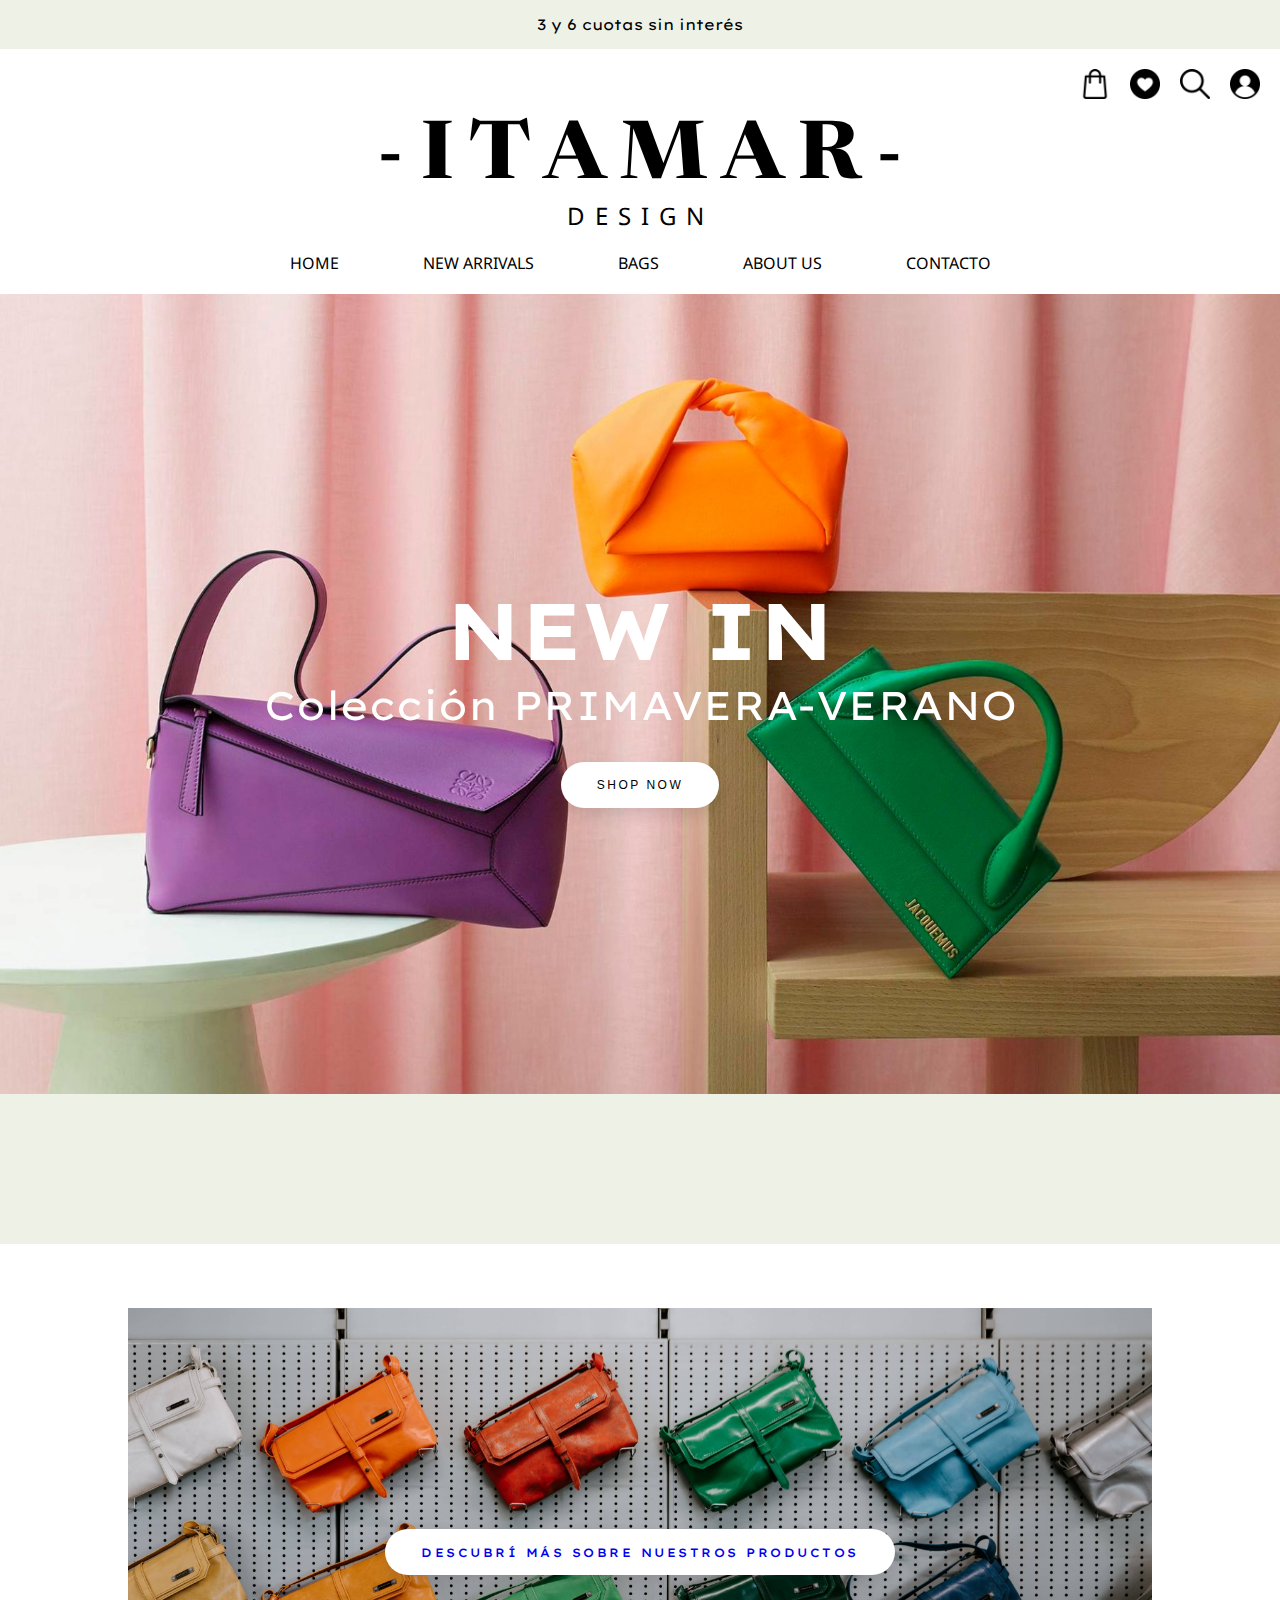
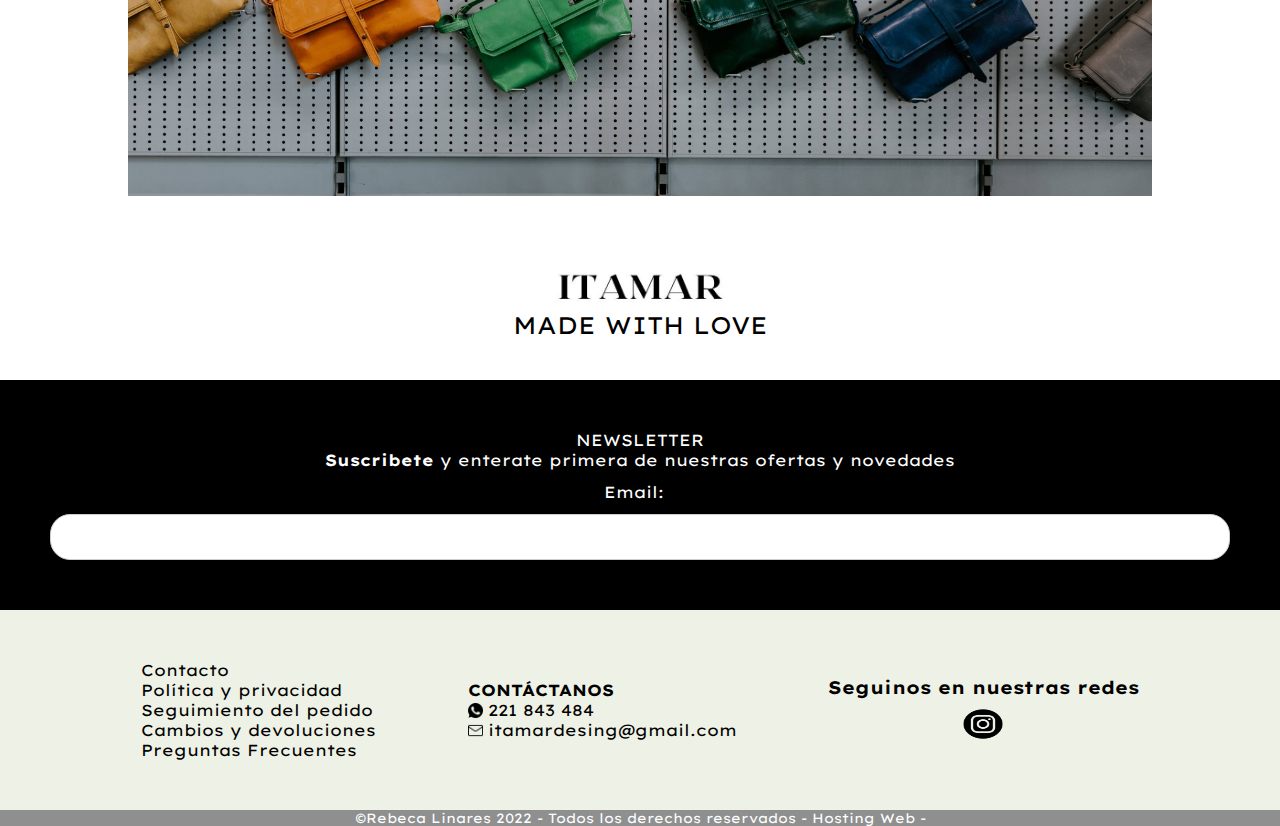
==== index.html @ e6c92653 "modificaciones$" ====
<!DOCTYPE html>
<html lang="es">
<head>
<meta charset="UTF-8">
<meta http-equiv="X-UA-Compatible" content="IE=edge">
<meta name="viewport" content="width=device-width, initial-scale=1.0">
<!--titulo y descripcion-->
<title>ITAMAR - Home</title>
<meta name="descripcion" content="Carteras de diseño ideales para chicas como vos. Venta online de productos de marroquineria">
<meta name="keywords" content="carteras, bags, bolsos, diseño, marroquineria, cuero, cruelty free, riñoneras, bandoleras, toten, moda, mujer, women, design">
<link rel="stylesheet" href="./css/estilos.css">

<!--icono navegador-->
<link rel="icon" type="image/png" href="./img/ITAMAR.jpg"/>

<!--fuentes-->
<link rel="preconnect" href="https://fonts.googleapis.com">
<link rel="preconnect" href="https://fonts.gstatic.com" crossorigin>
<link href="https://fonts.googleapis.com/css2?family=Newsreader:opsz@6..72&display=swap" rel="stylesheet">

<link rel="preconnect" href="https://fonts.googleapis.com">
<link rel="preconnect" href="https://fonts.gstatic.com" crossorigin>
<link href="https://fonts.googleapis.com/css2?family=Newsreader:opsz@6..72&display=swap" rel="stylesheet">

<link rel="preconnect" href="https://fonts.googleapis.com">
<link rel="preconnect" href="https://fonts.gstatic.com" crossorigin>
<link href="https://fonts.googleapis.com/css2?family=Lexend+Exa:wght@200&family=Newsreader:opsz@6..72&family=Noto+Sans:wght@200&display=swap" rel="stylesheet">

 <!-- AOS -->
<link href="https://unpkg.com/aos@2.3.1/dist/aos.css" rel="stylesheet">




</head>
<body class="body">
    <header class="header">
        <div class="encabezado__fijo">
            <p class="cuotas">3 y 6 cuotas sin interés</p>
            <div class="img__compras">
                <img src="./img/user.png" alt="usuario" height="50px" width="50px">
                <img src="./img/loupe.png" alt="búsqueda"  height="50px" width="50px">
                <img src="./img/favorite.png" alt="favoritos" height="50px" width="50px">
                <img src="./img/shop-bag.png" alt="compras"  height="50px" width="50px">
            </div>
            <h1>- I T A M A R -</h1>
            <p class="subtitulo">DESIGN</p>
        </div>
        
        
        <nav class="navbar">
        <ul>
            <li><a href="index.html">HOME</a></li>
            <li><a href="./pages/newArrivals.html">NEW ARRIVALS</a></li>
            <li><a href="./pages/bags.html">BAGS</a></li>
            <li><a href="./pages/aboutUs.html">ABOUT US</a></li>
            <li><a href="./pages/contacto.html">CONTACTO</a></li>
        </ul>  
        </nav>
    </header>
    
    <main class="main">
        <div class="fondo__principal">
            <b class="nueva"data-aos="fade-right">NEW IN</b>
            <p class="coleccion" data-aos="fade-left">Colección PRIMAVERA-VERANO</p>
            <button>SHOP NOW</button>
        </div>

        <!--- promociones --->
        <section class="promociones" >
            <div data-aos="fade-up" data-aos-duration="2000" class="promos__contenedor">
                <div class="promos__item">
                    <img src="./img/delivery.png" alt="envíos" height="50px" width="50px">
                    <p class="promos__toppic" >ENVÍOS A TODO EL PAÍS</p>
                </div>
                <div class="promos__item">
                    <img src="./img/credit-card.png" alt="cuotas sin interés" height="50px" width="50px">
                    <p class="promos__toppic" >3 Y 6 CUOTAS SIN INTERÉS CON TODAS LAS TARJETAS</p>
                </div>
                <div class="promos__item">
                    <img src="./img/dollar.png" alt="descuentos" height="50px" width="50px">
                    <p class="promos__toppic" >10% OFF CON TRANSFERENCIA BANCARIA</p>
                </div>
            </div>
    
        </section>
    </main>
    <aside class="aside">
        <div class="descubre">
            <button><a href="./pages/newArrivals.html"> Descubrí más sobre nuestros productos</a>
            </button>
        </div>
        <div class="aside__logo">
            <img src="./img/itamarlogofooter.jpg" alt="Logo" >
        </div>
        <div class="made">
            <p>MADE WITH LOVE</p>
        </div>
    
        <div class="news">
            <p>NEWSLETTER</p>
            <P> <strong>Suscribete</strong> y enterate primera de nuestras ofertas y novedades</P>
            <form action="">
            <label for="nombre">Email:</label>
            <input type="text" id="Email" name="Email" value="">
            </form>
        </div>
    </aside>

    <footer class="footer"> 
        <div class="footer__caja">
            <div class="pie__pagina">
                <ul>
                    <li>Contacto</li>
                    <li>Política y privacidad</li>
                    <li>Seguimiento del pedido</li>
                    <li>Cambios y devoluciones</li>
                    <li>Preguntas Frecuentes</li>
                </ul>
            </div>
            <div class="centro__pie"> 
                <ul>
                    <b>CONTÁCTANOS</b>
                        <div class="whatsapp">
                            <img src="./img/whatsapp.png" alt="whatsapp" height="15px" width="15px">
                            <li>221 843 484</li>
                        </div>
                        <div class="mail">
                            <img src="./img//email.png" alt="email" height="15px" width="15px">
                            <li>itamardesing@gmail.com</li>
                        </div>
                </ul>
            </div> 
            <div class="seguinos">
                <ul>
                    <b>Seguinos en nuestras redes</b>
                    <a href="https://www.instagram.com/itamardesign_/"><img src="./img/instagram.png" alt="instagram" height="40px" width="40px"></a>
                </ul>
        </div>
    </div>

    <div>
        <p class="fijo">©Rebeca Linares 2022 - Todos los derechos reservados - Hosting Web -</p>
    </div>
    </footer>
    <script src="https://unpkg.com/aos@2.3.1/dist/aos.js"></script>
    <script>
        AOS.init();
    </script>

    
</body>
</html>
---- css/estilos.css ----
* {
  padding: 0;
  margin: 0;
  box-sizing: border-box;
}

button {
  padding: 1.3em 3em;
  font-size: 12px;
  text-transform: uppercase;
  letter-spacing: 2.5px;
  font-weight: 500;
  color: #000;
  background-color: #fff;
  border: none;
  border-radius: 45px;
  box-shadow: 0px 8px 15px rgba(0, 0, 0, 0.1);
  transition: all 0.3s ease 0s;
  cursor: pointer;
  outline: none;
}

button:hover {
  background-color: black;
  box-shadow: 0px 15px 20px rgba(255, 255, 255, 0.4);
  color: #fff;
  transform: translateY(-7px);
}

button:active {
  transform: translateY(-1px);
  color: white;
}

.header .encabezado__fijo h1 {
  text-align: center;
  font-size: 5rem;
  margin-top: 1.25rem;
  font-family: "Newsreader", serif;
}
.header .encabezado__fijo .cuotas {
  text-align: center;
  font-size: 15px;
  background-color: #EEF1E5;
  padding: 15px;
  font-family: "Lexend Exa", sans-serif;
}
.header .encabezado__fijo .img__compras {
  display: flex;
  flex-direction: row-reverse;
  align-items: center;
}
.header .encabezado__fijo .img__compras img {
  padding-right: 20px;
  padding-top: 20px;
}
.header .encabezado__fijo .subtitulo {
  font-size: 1.5rem;
  text-align: center;
  letter-spacing: 10px;
  font-family: "Noto Sans", sans-serif;
}
.header .navbar {
  list-style-type: none;
  width: 100%;
  text-align: none;
  justify-content: center;
  grid-area: navbar;
}
.header .navbar ul {
  width: 100%;
  list-style-type: none;
  text-align: center;
}
.header .navbar ul li {
  display: inline-flex;
  padding: 0px 20px 0px 20px;
}
.header .navbar ul li a {
  padding: 1.25rem;
  text-decoration: none;
  color: black;
  font-family: "Noto Sans", sans-serif;
}
.header .navbar ul li:hover {
  background-color: rgb(243, 240, 241);
}

@media screen and (max-width: 763px) {
  .header .encabezado__fijo h1 {
    font-size: 3.5rem;
  }
  .header .encabezado__fijo .subtitulo {
    font-size: 1rem;
  }
  .header .navbar ul li a {
    padding: 1rem;
  }
}
.main .fondo__principal {
  display: flex;
  align-items: center;
  justify-content: center;
  text-align: center;
  flex-direction: column;
  height: 50rem;
  color: white;
  background-image: url(../../img/imagenprincipal.jpg);
  background-repeat: no-repeat;
  background-size: cover;
  background-position: center;
  font-size: xx-large;
  font-family: "Lexend Exa", sans-serif;
}
.main .nueva {
  font-size: 5rem;
  text-align: center;
}
.main .coleccion {
  text-align: center;
  font-size: 2.5rem;
}
.main button {
  margin-top: 2rem;
}
.main .promociones {
  background-color: #EEF1E5;
  font-family: "Lexend Exa", sans-serif;
}
.main .promociones .promos__contenedor {
  display: grid;
  margin: 0 auto;
  grid-template-columns: repeat(3, 1fr);
  justify-content: center;
}
.main .promociones .promos__contenedor .promos__item {
  display: flex;
  flex-direction: column;
  justify-content: center;
  align-items: center;
  text-align: center;
  padding: 1rem;
}
.main .promociones .promos__contenedor .promos__item .promos__toppic {
  margin: auto;
  padding: 1rem;
  color: #2D2D2D;
  font-size: 14px;
  font-style: normal;
  text-align: center;
}

@media screen and (max-width: 763px) {
  .main .fondo__principal {
    height: 40rem;
  }
  .main .nueva {
    font-size: 4rem;
    text-align: center;
  }
  .main .coleccion {
    text-align: center;
    font-size: 2rem;
  }
  .main .promociones .promos__contenedor {
    display: flex;
    flex-direction: column;
    align-items: center;
    text-align: center;
  }
}
@media screen and (max-width: 585px) {
  .main .fondo__principal {
    height: 35rem;
  }
  .main .nueva {
    font-size: 2rem;
    text-align: center;
  }
  .main .coleccion {
    text-align: center;
    font-size: 1rem;
  }
}
.aside {
  background-color: white;
}
.aside .descubre {
  font-size: xx-large;
  padding: 70px;
  background-image: url(../img/segundafotoprin.jpg);
  overflow: hidden;
  background-size: cover;
  background-repeat: no-repeat;
  background-position: center;
  height: 488px;
  width: 80%;
  margin: 5% auto;
  align-items: center;
  justify-content: center;
  display: flex;
}
.aside .descubre button a {
  text-decoration: none;
  font-family: "Lexend Exa", sans-serif;
}
.aside .descubre button a:hover {
  color: white;
}
.aside .aside__logo {
  display: flex;
  justify-content: center;
  align-items: center;
}
.aside .aside__logo img {
  width: 170px;
  height: 50px;
}
.aside .made p {
  text-align: center;
  padding-bottom: 40px;
  font-size: x-large;
  font-family: "Lexend Exa", sans-serif;
}
.aside .news {
  background-color: black;
  color: white;
  text-align: center;
  padding: 50px;
}
.aside .news p {
  font-family: "Lexend Exa", sans-serif;
}
.aside .news input[type=text], .aside .news select, .aside .news textarea {
  width: 100%;
  padding: 12px;
  border: 1px solid #ccc;
  border-radius: 20px;
  resize: vertical;
  font-family: "Lexend Exa", sans-serif;
  font-size: medium;
}
.aside .news label {
  padding: 12px 12px 12px 0;
  display: inline-block;
  font-family: "Lexend Exa", sans-serif;
}
.aside .news input[type=Enviar] {
  background-color: #04AA6D;
  color: white;
  padding: 12px 20px;
  border: none;
  border-radius: 4px;
  cursor: pointer;
  float: right;
}
.aside .news input[type=Enviar]:hover {
  background-color: #45a049;
}

@media screen and (max-width: 600px) {
  .descubre {
    height: 300px;
    width: 80%;
  }
  .descubre p {
    margin-top: 30px;
  }
}
@media (max-width: 391px) {
  .descubre {
    height: 220px;
    width: 85%;
  }
  .descubre p {
    margin-top: -18px;
  }
}
.footer {
  background-color: #EEF1E5;
  position: relative;
  justify-content: center;
}
.footer li {
  list-style-type: none;
}
.footer .footer__caja {
  display: flex;
  margin: 0% auto;
  flex-direction: row;
  width: 100%;
  flex-wrap: wrap;
  justify-content: space-evenly;
  align-items: center;
  padding: 50px;
}
.footer .footer__caja .pie__pagina {
  font-family: "Lexend Exa", sans-serif;
}
.footer .footer__caja .centro__pie {
  font-family: "Lexend Exa", sans-serif;
}
.footer .footer__caja .centro__pie .whatsapp {
  display: flex;
  flex-direction: row;
  justify-content: flex-start;
  align-items: center;
  flex-wrap: nowrap;
}
.footer .footer__caja .centro__pie .whatsapp li {
  padding-left: 5px;
}
.footer .footer__caja .centro__pie .mail {
  display: flex;
  flex-direction: row;
  justify-content: flex-start;
  align-items: center;
  flex-wrap: nowrap;
}
.footer .footer__caja .centro__pie .mail li {
  padding-left: 5px;
}
.footer .footer__caja .seguinos {
  font-family: "Lexend Exa", sans-serif;
  font-size: large;
}
.footer .footer__caja .seguinos ul {
  display: flex;
  flex-direction: column;
  align-items: center;
}
.footer .footer__caja .seguinos ul img {
  padding-top: 10px;
}
.footer .fijo {
  text-align: center;
  background-color: #8f8f8f;
  color: white;
  font-size: smaller;
  font-family: "Lexend Exa", sans-serif;
}

@media screen and (max-width: 763px) {
  .footer .footer__caja {
    display: flex;
    flex-direction: column;
    align-items: center;
    text-align: center;
  }
  .footer .footer__caja .centro__pie {
    padding-top: 1.5rem;
  }
  .footer .footer__caja .seguinos {
    padding-top: 1.5rem;
  }
}
.main .new__arrivals {
  background-color: black;
  padding: 45px;
  text-align: center;
}
.main .new__arrivals b {
  font-size: x-large;
  color: white;
  font-family: "Lexend Exa", sans-serif;
}
.main .new__arrivals__a {
  background-color: #E6D64B;
}
.main .new__arrivals__a .p1 {
  font-size: 80px;
  font-family: "Lexend Exa", sans-serif;
  color: white;
  text-shadow: 0 0 12px #000;
  padding-left: 10rem;
}
.main .new__arrivals__a .p2 {
  font-size: 80px;
  font-family: "Lexend Exa", sans-serif;
  color: white;
  text-align: right;
  text-shadow: 0 0 12px #000;
  padding-right: 10rem;
}
.main .contenido {
  background-color: white;
  width: 95%;
  display: grid;
  grid-template-columns: 1fr 1fr 1fr 1fr;
  grid-auto-rows: 1fr;
  grid-gap: 20px;
  margin: 55px;
}
.main .contenido .gridItem {
  width: 18.75rem;
}
.main .contenido img {
  width: 80%;
  height: 100%;
}

/*INICIO RESPONSIVE NEW ARRIVAL*/
@media screen and (max-width: 763px) {
  .main .new__arrivals__a .p1 {
    font-size: 60px;
    padding-left: 8rem;
  }
  .main .new__arrivals__a .p2 {
    font-size: 60px;
    padding-left: 8rem;
  }
  .main .contenido {
    background-color: white;
    width: 100%;
    display: grid;
    grid-template-columns: 1fr 1fr;
    grid-auto-rows: 1fr;
    grid-gap: 10px;
    margin: 40px;
  }
}
@media screen and (max-width: 585px) {
  .main .new__arrivals__a .p1 {
    font-size: 40px;
    padding-left: 8rem;
  }
  .main .new__arrivals__a .p2 {
    font-size: 40px;
    padding-left: 10rem;
  }
}
@media screen and (max-width: 491px) {
  .main .new__arrivals__a .p1 {
    font-size: 35px;
    padding-left: 3rem;
  }
  .main .new__arrivals__a .p2 {
    font-size: 35px;
    padding-left: 10rem;
  }
}
.main .bags {
  background-color: black;
  padding: 40px;
}
.main .bags p {
  font-size: x-large;
  color: white;
  font-family: "Lexend Exa", sans-serif;
  text-align: center;
}
.main .CardVenta {
  background-color: #F9F8F8;
  padding: 1rem;
}
.main .CardVenta .container-fluid .row .cardVenta__contenedor {
  background-color: #F9F8F8;
  display: flex;
  margin: 0 auto;
  justify-content: space-evenly;
  position: relative;
  height: 100%;
}
.main .CardVenta .container-fluid .row .cardVenta__contenedor .card__contenedor {
  border-radius: 10px 10px 10px 10px;
  box-shadow: 0;
  transform: scale(0.95);
  transition: box-shadow 0.5s, transform 0.5s;
}
.main .CardVenta .container-fluid .row .cardVenta__contenedor .CardVenta__producto {
  display: flex;
  margin: 0 auto;
  justify-content: baseline;
  align-content: center;
  position: relative;
}
.main .CardVenta .container-fluid .row .cardVenta__contenedor .CardVenta__producto img {
  width: 250px;
  height: 350px;
}
.main .CardVenta .container-fluid .row .cardVenta__contenedor .CardVenta__producto button {
  margin-top: 20px;
}

/*INICIO RESPONSIVE BAGS*/
@media screen and (max-width: 600px) {
  .cardVenta__contenedor {
    grid-template-columns: repeat(2, 1fr);
    gap: 1rem;
    height: auto;
  }
}
@media screen and (max-width: 391px) {
  .cardVenta__contenedor {
    grid-template-columns: repeat(1, 1fr);
    gap: 0rem;
  }
}
.main .about {
  background-color: black;
  padding: 40px;
}
.main .about p {
  font-size: x-large;
  color: white;
  font-family: "Lexend Exa", sans-serif;
  text-align: center;
}
.main .presentacion .nosotros {
  background-color: white;
  display: flex;
  flex-direction: row;
  flex-wrap: nowrap;
  align-content: center;
  justify-content: space-evenly;
  align-items: flex-end;
  margin-top: 5rem;
}
.main .presentacion .nosotros .presentacion__p {
  font-family: "Lexend Exa", sans-serif;
  margin: 3rem;
  font-size: medium;
  text-align: right;
}

/*INICIO RESPONSIVE ABOUTUS*/
@media screen and (max-width: 600px) {
  .presentacion--invertido, .presentacion__contenedor {
    padding: 1rem;
    grid-template-columns: 1fr;
  }
  .img__work {
    width: 300px;
    height: 300px;
  }
  .img__contenedor {
    display: flex;
    flex-direction: row;
    justify-content: space-evenly;
  }
}
.main .contacto {
  background-color: black;
  padding: 40px;
}
.main .contacto p {
  font-size: x-large;
  color: white;
  font-family: "Lexend Exa", sans-serif;
  text-align: center;
}
.main .contacto__form {
  padding-top: 50px;
  padding-left: 100px;
  padding-right: 100px;
  padding-bottom: 100px;
}
.main .contacto__form .caja__form form {
  margin: 50px;
}
.main .contacto__form .caja__form form label {
  padding: 12px 12px 12px 0;
  display: inline-block;
  font-family: "Lexend Exa", sans-serif;
}
.main .contacto__form .caja__form form input[type=Enviar] {
  background-color: #04AA6D;
  color: white;
  padding: 12px 20px;
  border: none;
  border-radius: 4px;
  cursor: pointer;
  float: right;
}
.main .contacto__form .caja__form form input[type=text], .main .contacto__form .caja__form form select, .main .contacto__form .caja__form form textarea {
  width: 100%;
  padding: 12px;
  border: 1px solid #ccc;
  border-radius: 20px;
  resize: vertical;
  font-family: "Lexend Exa", sans-serif;
  font-size: medium;
}
.main .contacto__form .caja__form form input[type=Enviar]:hover {
  background-color: #45a049;
}

@media screen and (max-width: 391px) {
  .contacto {
    padding-top: 0px;
    padding-left: 30px;
    padding-right: 15px;
  }
}/*# sourceMappingURL=estilos.css.map */
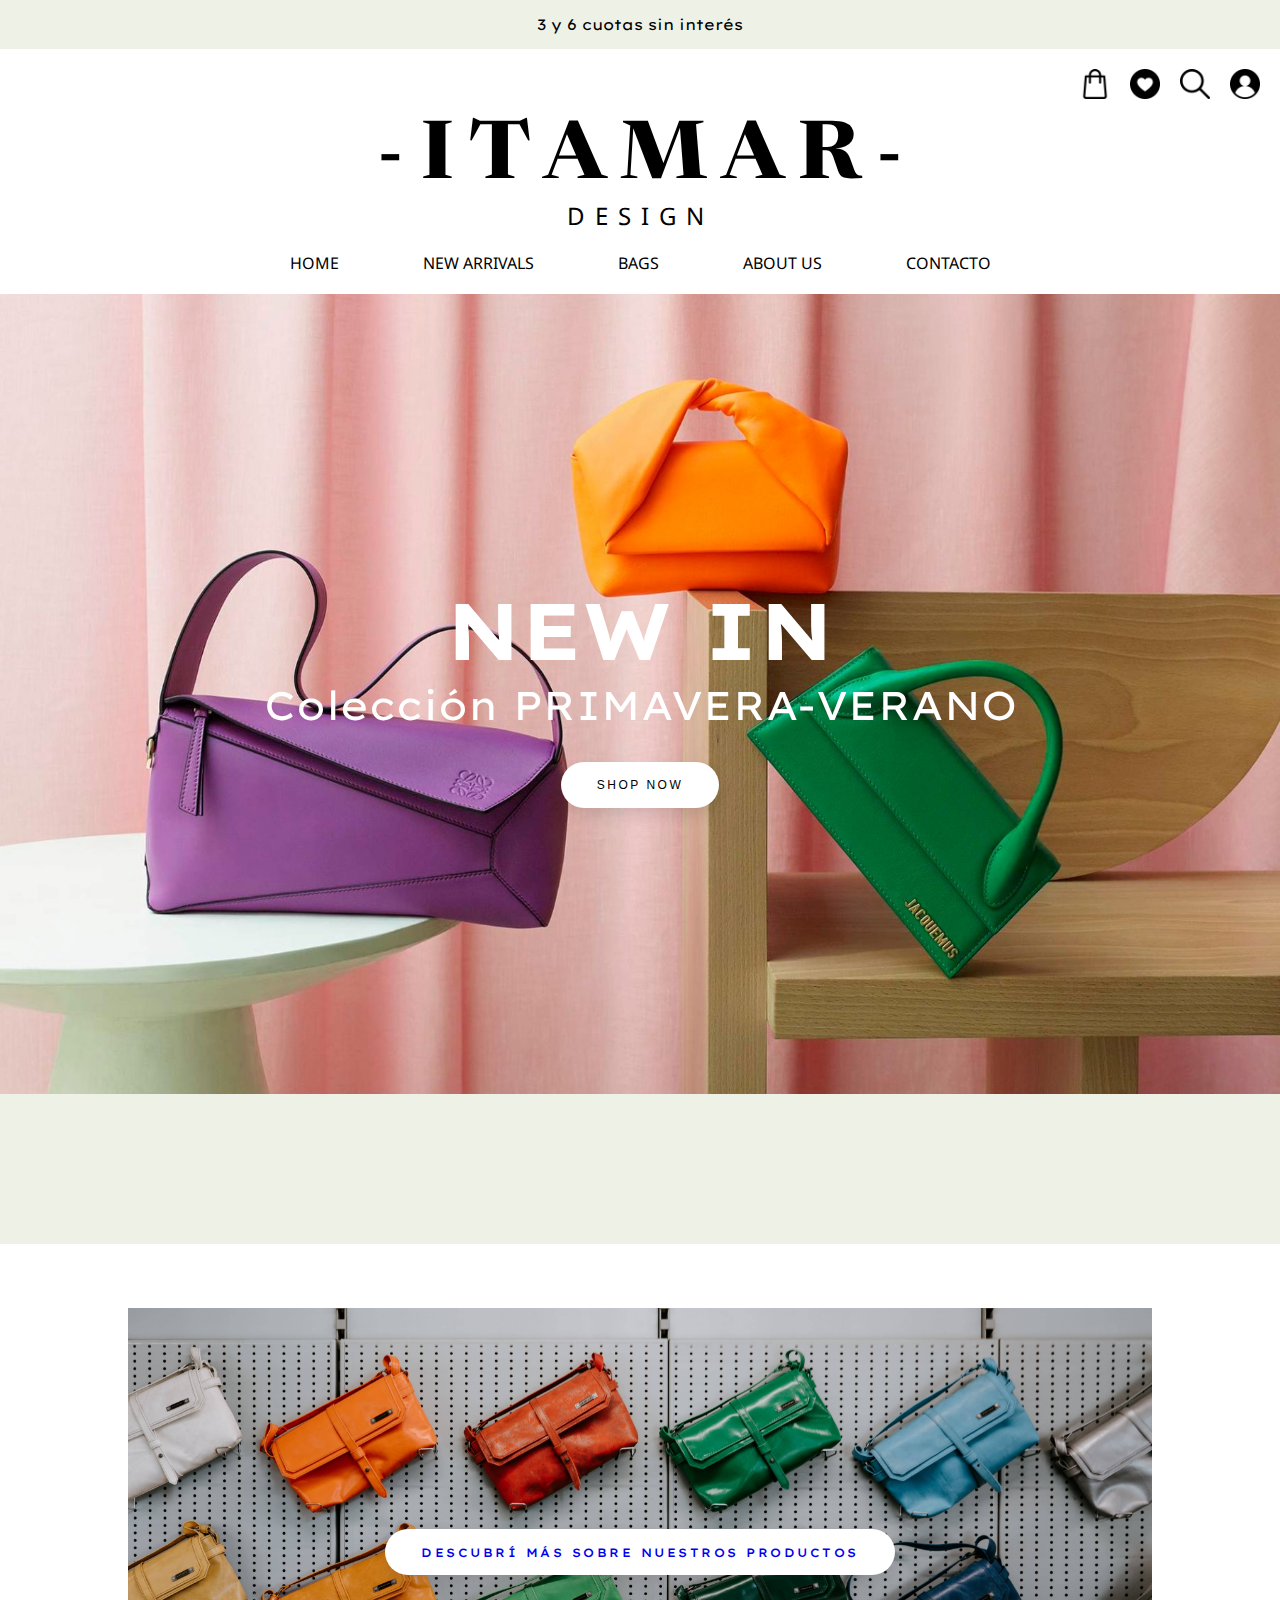
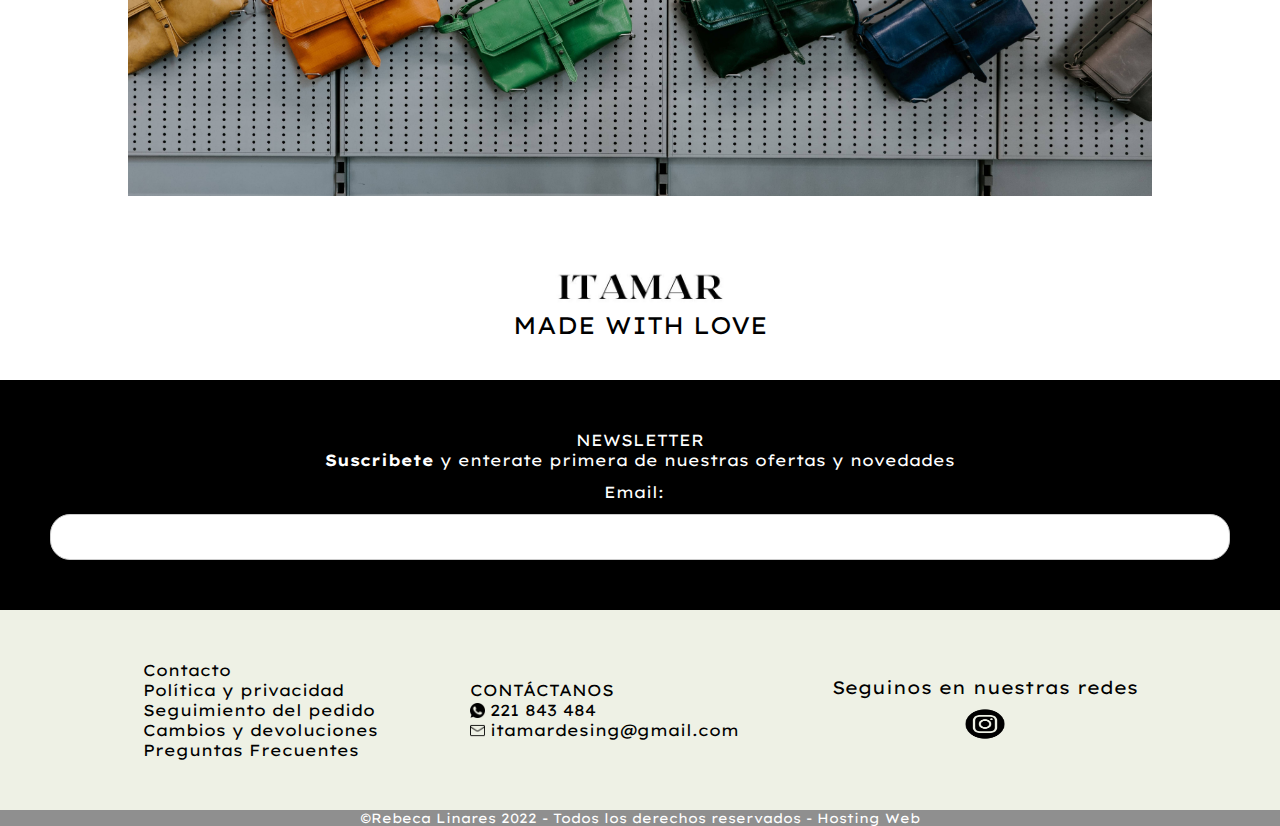
==== commit 7de6471e: "cambios" ====
--- a/index.html
+++ b/index.html
@@ -107,6 +107,7 @@
         </div>
     </aside>
 
+
     <footer class="footer"> 
         <div class="footer__caja">
             <div class="pie__pagina">
@@ -120,28 +121,28 @@
             </div>
             <div class="centro__pie"> 
                 <ul>
-                    <b>CONTÁCTANOS</b>
+                    <p>CONTÁCTANOS</p>
                         <div class="whatsapp">
-                            <img src="./img/whatsapp.png" alt="whatsapp" height="15px" width="15px">
+                            <img src="../img/whatsapp.png" alt="whatsapp" height="15px" width="15px">
                             <li>221 843 484</li>
                         </div>
                         <div class="mail">
-                            <img src="./img//email.png" alt="email" height="15px" width="15px">
+                            <img src="../img/email.png" alt="email" height="15px" width="15px">
                             <li>itamardesing@gmail.com</li>
+                            
                         </div>
                 </ul>
             </div> 
             <div class="seguinos">
                 <ul>
-                    <b>Seguinos en nuestras redes</b>
-                    <a href="https://www.instagram.com/itamardesign_/"><img src="./img/instagram.png" alt="instagram" height="40px" width="40px"></a>
+                    <p>Seguinos en nuestras redes</p>
+                    <a href="https://www.instagram.com/itamardesign_/"><img src="../img/instagram.png" alt="instagram" height="40px" width="40px"></a>
                 </ul>
+            </div>
         </div>
-    </div>
-
-    <div>
-        <p class="fijo">©Rebeca Linares 2022 - Todos los derechos reservados - Hosting Web -</p>
-    </div>
+        <div>
+            <p class="fijo">©Rebeca Linares 2022 - Todos los derechos reservados - Hosting Web</p>
+        </div>
     </footer>
     <script src="https://unpkg.com/aos@2.3.1/dist/aos.js"></script>
     <script>
--- a/css/estilos.css
+++ b/css/estilos.css
@@ -105,7 +105,7 @@
   flex-direction: column;
   height: 50rem;
   color: white;
-  background-image: url(../../img/imagenprincipal.jpg);
+  background-image: url(../img/imagenprincipal.jpg);
   background-repeat: no-repeat;
   background-size: cover;
   background-position: center;
@@ -439,6 +439,9 @@
     padding-left: 10rem;
   }
 }
+.main {
+  /*INICIO RESPONSIVE BAGS*/
+}
 .main .bags {
   background-color: black;
   padding: 40px;
@@ -449,53 +452,28 @@
   font-family: "Lexend Exa", sans-serif;
   text-align: center;
 }
-.main .CardVenta {
+.main .cards {
   background-color: #F9F8F8;
-  padding: 1rem;
-}
-.main .CardVenta .container-fluid .row .cardVenta__contenedor {
-  background-color: #F9F8F8;
-  display: flex;
-  margin: 0 auto;
-  justify-content: space-evenly;
-  position: relative;
-  height: 100%;
-}
-.main .CardVenta .container-fluid .row .cardVenta__contenedor .card__contenedor {
-  border-radius: 10px 10px 10px 10px;
-  box-shadow: 0;
-  transform: scale(0.95);
-  transition: box-shadow 0.5s, transform 0.5s;
-}
-.main .CardVenta .container-fluid .row .cardVenta__contenedor .CardVenta__producto {
-  display: flex;
-  margin: 0 auto;
-  justify-content: baseline;
-  align-content: center;
-  position: relative;
-}
-.main .CardVenta .container-fluid .row .cardVenta__contenedor .CardVenta__producto img {
-  width: 250px;
-  height: 350px;
-}
-.main .CardVenta .container-fluid .row .cardVenta__contenedor .CardVenta__producto button {
-  margin-top: 20px;
-}
-
-/*INICIO RESPONSIVE BAGS*/
-@media screen and (max-width: 600px) {
-  .cardVenta__contenedor {
-    grid-template-columns: repeat(2, 1fr);
-    gap: 1rem;
-    height: auto;
-  }
-}
-@media screen and (max-width: 391px) {
-  .cardVenta__contenedor {
-    grid-template-columns: repeat(1, 1fr);
-    gap: 0rem;
-  }
-}
+  display: flex;
+  flex-wrap: wrap;
+  justify-content: space-around;
+}
+.main .cards .card {
+  align-items: center;
+}
+.main .cards .card .card-body .card-title {
+  text-align: center;
+}
+@media screen and (max-width: 1250px) {
+  .main .main .CardVenta .container-fluid .row .cardVenta__contenedor {
+    display: flex;
+    margin: 0 auto;
+    position: relative;
+    height: 100%;
+    flex-direction: column;
+  }
+}
+
 .main .about {
   background-color: black;
   padding: 40px;
@@ -513,30 +491,26 @@
   flex-wrap: nowrap;
   align-content: center;
   justify-content: space-evenly;
-  align-items: flex-end;
-  margin-top: 5rem;
+  align-items: center;
+  margin: 4rem;
+}
+.main .presentacion .nosotros img {
+  width: 25rem;
+  height: 28rem;
 }
 .main .presentacion .nosotros .presentacion__p {
   font-family: "Lexend Exa", sans-serif;
-  margin: 3rem;
-  font-size: medium;
-  text-align: right;
+  margin-left: 3rem;
 }
 
 /*INICIO RESPONSIVE ABOUTUS*/
-@media screen and (max-width: 600px) {
-  .presentacion--invertido, .presentacion__contenedor {
-    padding: 1rem;
-    grid-template-columns: 1fr;
-  }
-  .img__work {
-    width: 300px;
-    height: 300px;
-  }
-  .img__contenedor {
-    display: flex;
-    flex-direction: row;
-    justify-content: space-evenly;
+@media screen and (max-width: 1100px) {
+  .main .presentacion .nosotros {
+    flex-direction: column;
+  }
+  .main .presentacion .nosotros .presentacion__p {
+    margin-top: 5rem;
+    margin-left: 0rem;
   }
 }
 .main .contacto {
@@ -550,10 +524,7 @@
   text-align: center;
 }
 .main .contacto__form {
-  padding-top: 50px;
-  padding-left: 100px;
-  padding-right: 100px;
-  padding-bottom: 100px;
+  padding: 50px 100px 100px 100px;
 }
 .main .contacto__form .caja__form form {
   margin: 50px;
@@ -585,10 +556,13 @@
   background-color: #45a049;
 }
 
-@media screen and (max-width: 391px) {
-  .contacto {
-    padding-top: 0px;
-    padding-left: 30px;
-    padding-right: 15px;
+@media screen and (max-width: 585px) {
+  .main .contacto__form {
+    padding: 25px 50px 50px 50px;
+  }
+}
+@media screen and (max-width: 585px) {
+  .main .contacto__form {
+    padding: 25px 25px 25px 50px;
   }
 }/*# sourceMappingURL=estilos.css.map */